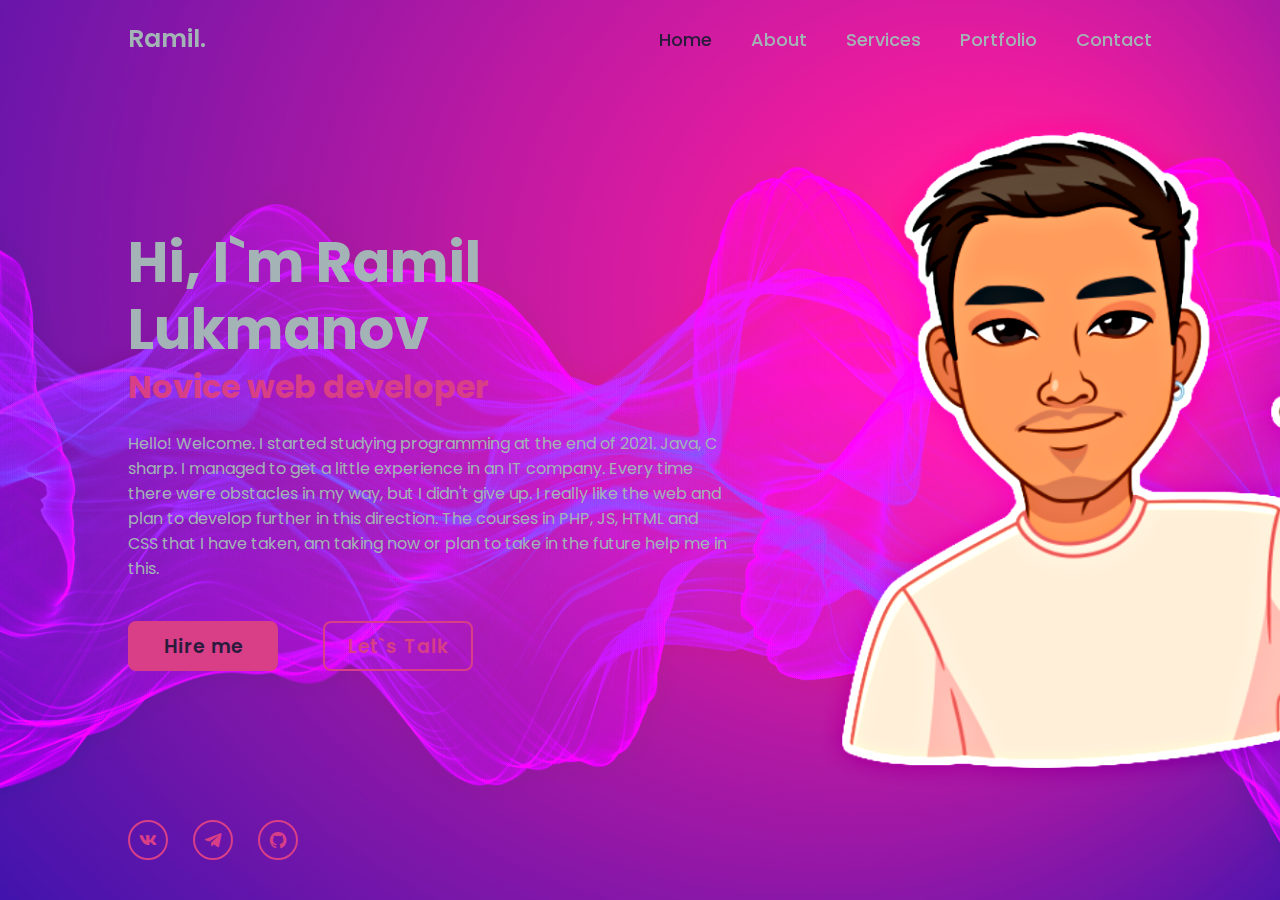
==== index.html @ 23ad91e1 "Personal resume website. The Home page has been implemented, activity buttons, background, general s" ====
<!DOCTYPE html>
<html lang="en">
<head>
    <meta charset="UTF-8">
    <meta http-equiv="X-UA-Compatible" content="IE=edge">
    <meta name="viewport" content="width=device-width, initial-scale=1.0">
    <title>Personal Resume-Website HTML CSS Only Codehal</title>
    <link rel = "stylesheet" href="style.css">
    <link href='https://unpkg.com/boxicons@2.1.4/css/boxicons.min.css' rel='stylesheet'>
</head>

<body>
    
    
    <header class = "header">
        <a href="#" class="logo">Ramil.</a>

        <nav class="navbar">
            <a href="#" class = "active">Home</a>
            <a href="#">About</a>
            <a href="#">Services</a>
            <a href="#">Portfolio</a>
            <a href="#">Contact</a>
        </nav>
    </header>

    <section class = "home">
        <div class="home-content">
            <h1>Hi, I`m Ramil Lukmanov</h1>
            <h3>Novice web developer</h3>
            <p>Hello! Welcome. I started studying programming at the end of 2021. 
                Java, C sharp. I managed to get a little experience in an IT company. 
                Every time there were obstacles in my way, but I didn't give up. 
                I really like the web and plan to develop further in this direction. 
                The courses in PHP, JS, HTML and CSS that I have taken, am taking now or plan 
                to take in the future help me in this.</p>
                <div class="btn-box">
                    <a href="#">Hire me</a>
                    <a href="#">Let`s Talk</a>
                </div>
                
        </div>

        <div class="home-sci">
            <a href="https://vk.com/id340608389"><i class='bx bxl-vk'></i></a>
            <a href="https://t.me/telegram/PiratMussone"><i class='bx bxl-telegram'></i></a>
            <a href="https://github.com/MuSoNeS"><i class='bx bxl-github'></i></a>
        </div>
    </section>
    
</body>

</html>
---- style.css ----
@import url('https://fonts.googleapis.com/css2?family=Poppins:wght@300;400;500;600;700;800&display=swap');
*{
    margin: 0;
    padding: 0;
    box-sizing: border-box;
    font-family: 'Poppins', sans-serif;
}

body{
    color: #A4B3B6;
    overflow: hidden;
}

.header{
    position: fixed;
    top: 0;
    left: 0;
    width: 100%;
    padding: 20px 10%;
    background-color: transparent;
    display: flex;
    justify-content: space-between;
    align-items: center;
    z-index: 100;
}

.logo{
    font-size: 25px;
    color: #A4B3B6;
    text-decoration: none;
    font-weight: 600;
}

.navbar a{
    font-size: 18px;
    color:#A4B3B6;
    text-decoration: none;
    font-weight: 500;
    margin-left: 35px;
    transition: .3s;/*Определяет время, с которым начнет действовать стиль*/
}

.navbar a:hover,
.navbar a.active{/*подкрашивает при выделении, сохраняет выделение на выбранной странице*/
    color: #2A1B3D;
}

.home{
    height: 100vh;
    background-color: #44318D;
    background-image: url('src/img/back.png');
    background-size: cover;
    background-position: center;
    display: flex;
    align-items: center;
    padding: 0 10%;
}

.home-content{
    max-width: 600px;
}

.home-content h1{
    font-size: 56px;
    font-weight: 700;
    line-height: 1.2;
}
.home-content h3{
    font-size: 32px;
    font-weight: 700;
    color: #D83F87;
}

.home-content p{
    font-size: 16px;
    margin: 20px 0 40px;
}

.home-content .btn-box{
    display: flex;
    justify-content: space-between;
    width: 345px;
    height: 50px;
}

.btn-box a{
    position: relative;
    display: inline-flex;
    justify-content: center;
    align-items: center;
    width: 150px;
    height: 100%;
    background: #D83F87;
    border: 2px solid #D83F87;
    border-radius: 8px;
    font-size: 19px;
    color:#2A1B3D;
    text-decoration: none;
    font-weight: 600;
    letter-spacing: 1px;
    z-index: 1;
    overflow: hidden;
    transition: .5s;
}

.btn-box a:hover{
    color: #D83F87;
}

.btn-box a:nth-child(2){/*Выбрать следующего потомка*/
    background: transparent;
    color: #D83F87;
}
.btn-box a:nth-child(2):hover{/*изменить цвет текста в анимации*/
    color: #44318D;
}
.btn-box a:nth-child(2)::before{
    background: #D83F87;
}
.btn-box a::before{
    content: '';
    position: absolute;
    top: 0;
    left: 0;
    width: 0;
    height: 100%;
    background: #44318D;
    z-index: -1;/*определяет положение по з координате. Т.е. выставляет элемент внутри элемента. Слои, в общем*/
    transition: .5s;
}

.btn-box a:hover::before {
    width: 100%;
}

.home-sci{
    position: absolute;
    bottom: 40px;
    width: 170px;
    display: flex;
    justify-content: space-between;
}

.home-sci a{
    position: relative;
    display: inline-flex;
    justify-content: center;
    align-items: center;
    width: 40px;
    height: 40px;
    background: transparent;
    border: 2px solid #D83F87;
    border-radius: 50%;
    font-size: 20px;
    color: #D83F87;
    text-decoration: none;
    z-index: 1;
    overflow: hidden;
    transition: .5s;
}

.home-sci a:hover{
    color: #2A1B3D;
}
.home-sci a::before{
    content: '';
    position: absolute;
    top: 0;
    left: 0;
    width: 0;
    height: 100%;
    background: #D83F87;
    z-index: -1;
    transition: .5s;
}


.home-sci a:hover::before{
    width: 100%;
}
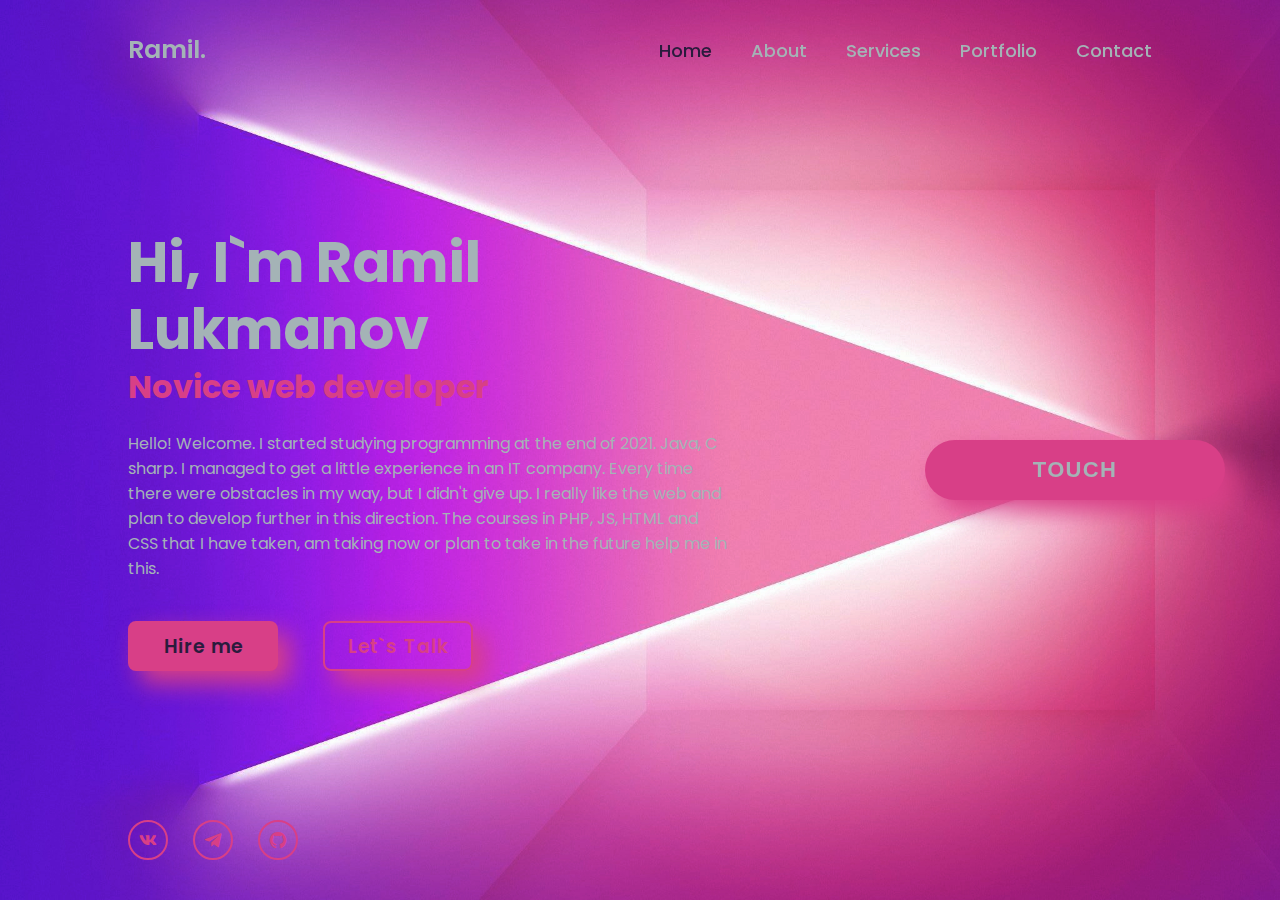
==== commit e1a58e35: "new background, new button and small edits" ====
--- a/index.html
+++ b/index.html
@@ -10,10 +10,13 @@
 </head>
 
 <body>
-    
-    
+
+
     <header class = "header">
         <a href="#" class="logo">Ramil.</a>
+        <div class="wrap">
+            <button class = "button">Touch</button>
+        </div>
 
         <nav class="navbar">
             <a href="#" class = "active">Home</a>
@@ -22,9 +25,11 @@
             <a href="#">Portfolio</a>
             <a href="#">Contact</a>
         </nav>
+
     </header>
 
     <section class = "home">
+       
         <div class="home-content">
             <h1>Hi, I`m Ramil Lukmanov</h1>
             <h3>Novice web developer</h3>
@@ -34,10 +39,13 @@
                 I really like the web and plan to develop further in this direction. 
                 The courses in PHP, JS, HTML and CSS that I have taken, am taking now or plan 
                 to take in the future help me in this.</p>
+                
                 <div class="btn-box">
                     <a href="#">Hire me</a>
                     <a href="#">Let`s Talk</a>
                 </div>
+
+                
                 
         </div>
 
@@ -46,7 +54,9 @@
             <a href="https://t.me/telegram/PiratMussone"><i class='bx bxl-telegram'></i></a>
             <a href="https://github.com/MuSoNeS"><i class='bx bxl-github'></i></a>
         </div>
+
     </section>
+
     
 </body>
 
--- a/style.css
+++ b/style.css
@@ -10,6 +10,7 @@
     color: #A4B3B6;
     overflow: hidden;
 }
+
 
 .header{
     position: fixed;
@@ -48,7 +49,7 @@
 .home{
     height: 100vh;
     background-color: #44318D;
-    background-image: url('src/img/back.png');
+    background-image: url('src/img/neonBackground.jpg');
     background-size: cover;
     background-position: center;
     display: flex;
@@ -101,6 +102,7 @@
     z-index: 1;
     overflow: hidden;
     transition: .5s;
+    box-shadow: 12px 12px 24px #D83F87;
 }
 
 .btn-box a:hover{
@@ -179,3 +181,89 @@
     width: 100%;
 }
 
+.wrap {
+    height: 100%;
+    display: flex;
+    align-items: center;
+    justify-content: center;
+    overflow: visible;
+    bottom: 100px;
+  }
+  
+  .button {
+    min-width: 300px;
+    min-height: 60px;
+    font-family: 'Nunito', sans-serif;
+    font-size: 22px;
+    text-transform: uppercase;
+    letter-spacing: 1.3px;
+    font-weight: 700;
+    color: #A4B3B6;
+    background: #4FD1C5;
+    background: #D83F87;
+    border: none;
+    border-radius: 1000px;
+    box-shadow: 12px 12px 24px #D83F87;
+    transition: all 0.3s ease-in-out 0s;
+    cursor: pointer;
+    outline: none;
+    position: relative;
+    top: 420px;
+    left: 220%;
+    padding: 10px;
+    }
+  
+  button::before {
+    content: '';
+    border-radius: 1000px;
+    min-width: calc(300px + 12px);
+    min-height: calc(60px + 12px);
+    border: 6px solid #44318D;
+    box-shadow: 0 0 60px #2A1B3D;
+    position: absolute;
+    top: 50%;
+    left: 50%;
+    transform: translate(-50%, -50%);
+    opacity: 0;
+    transition: all .3s ease-in-out 0s;
+  }
+  
+  .button:hover, .button:focus {
+    color: #A4B3B6;
+    transform: translateY(-6px);
+  }
+  
+  button:hover::before, button:focus::before {
+    opacity: 1;
+  }
+  
+  button::after {
+    content: '';
+    width: 30px; height: 30px;
+    border-radius: 100%;
+    border: 6px solid #44318D;
+    position: absolute;
+    z-index: -1;
+    top: 50%;
+    left: 50%;
+    transform: translate(-50%, -50%);
+    animation: ring 1.5s infinite;
+  }
+  
+  button:hover::after, button:focus::after {
+    animation: none;
+    display: none;
+  }
+  
+  @keyframes ring {
+    0% {
+      width: 30px;
+      height: 30px;
+      opacity: 1;
+    }
+    100% {
+      width: 300px;
+      height: 300px;
+      opacity: 0;
+    }
+  }
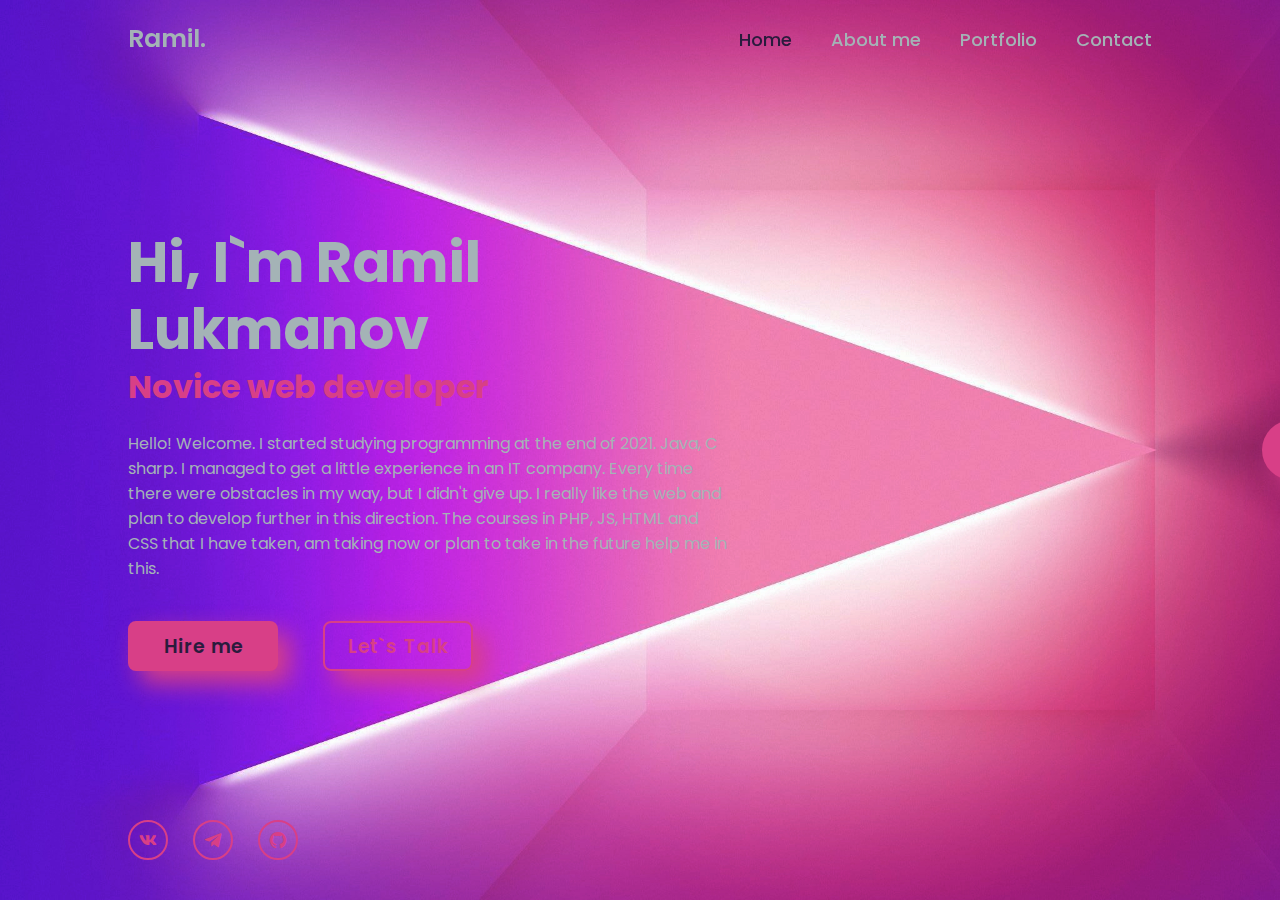
==== commit 433e0045: "new pages, buttons" ====
--- a/index.html
+++ b/index.html
@@ -10,24 +10,21 @@
 </head>
 
 <body>
-
+    
 
     <header class = "header">
-        <a href="#" class="logo">Ramil.</a>
-        <div class="wrap">
-            <button class = "button">Touch</button>
-        </div>
+        <a href="https://wampi.ru/album/K6Fac/?sort=date_desc&page=1" class="logo">Ramil.</a>
+        
 
         <nav class="navbar">
-            <a href="#" class = "active">Home</a>
-            <a href="#">About</a>
-            <a href="#">Services</a>
-            <a href="#">Portfolio</a>
-            <a href="#">Contact</a>
+            <a href="index.html" class = "active">Home</a>
+            <a href="aboutMe.html">About me</a>
+            <a href="portfolio.html">Portfolio</a>
+            <a href="contacts.html">Contact</a>
         </nav>
 
     </header>
-
+    
     <section class = "home">
        
         <div class="home-content">
@@ -41,8 +38,8 @@
                 to take in the future help me in this.</p>
                 
                 <div class="btn-box">
-                    <a href="#">Hire me</a>
-                    <a href="#">Let`s Talk</a>
+                    <a href="https://kwork.ru/user/piratmusones">Hire me</a>
+                    <a href="contacts.html">Let`s Talk</a>
                 </div>
 
                 
@@ -54,8 +51,13 @@
             <a href="https://t.me/telegram/PiratMussone"><i class='bx bxl-telegram'></i></a>
             <a href="https://github.com/MuSoNeS"><i class='bx bxl-github'></i></a>
         </div>
-
+        <div class="wrap">
+            <form action="https://www.youtube.com/@ShagoneWowRandom/featured" target ="_blank">
+            <button class = "button">Touch</button>
+        </form>
+        </div>
     </section>
+    
 
     
 </body>
--- a/style.css
+++ b/style.css
@@ -9,6 +9,7 @@
 body{
     color: #A4B3B6;
     overflow: hidden;
+    width: 100%;
 }
 
 
@@ -47,11 +48,13 @@
 }
 
 .home{
+    position: relative;
     height: 100vh;
+    width: 100%;
     background-color: #44318D;
     background-image: url('src/img/neonBackground.jpg');
     background-size: cover;
-    background-position: center;
+    background-position:center;
     display: flex;
     align-items: center;
     padding: 0 10%;
@@ -59,6 +62,13 @@
 
 .home-content{
     max-width: 600px;
+}
+.home-content li a{
+    font-size: 16px;
+    color:#A4B3B6;
+    text-decoration: none;
+    font-weight: 500;
+    transition: .3s;
 }
 
 .home-content h1{
@@ -84,6 +94,24 @@
     height: 50px;
 }
 
+.gif{
+    position: relative;
+    left: 300px;
+}
+
+.secondPlug{
+    position: absolute;
+    width: 26%;
+    left: 90px;
+}
+.plug{
+    position: relative;
+    width: 80%;
+    left: 175%;
+}
+
+
+
 .btn-box a{
     position: relative;
     display: inline-flex;
@@ -134,7 +162,6 @@
 .btn-box a:hover::before {
     width: 100%;
 }
-
 .home-sci{
     position: absolute;
     bottom: 40px;
@@ -142,7 +169,6 @@
     display: flex;
     justify-content: space-between;
 }
-
 .home-sci a{
     position: relative;
     display: inline-flex;
@@ -160,7 +186,6 @@
     overflow: hidden;
     transition: .5s;
 }
-
 .home-sci a:hover{
     color: #2A1B3D;
 }
@@ -176,10 +201,61 @@
     transition: .5s;
 }
 
-
 .home-sci a:hover::before{
     width: 100%;
 }
+
+
+.home-sci-in-contacts{
+    position: absolute;
+    bottom: 47%;
+    width: 370px;
+    display: flex;
+    justify-content: space-between;
+}
+.home-sci-in-contacts a{
+    position: relative;
+    display: inline-flex;
+    justify-content: center;
+    align-items: center;
+    width: 40px;
+    height: 40px;
+    background: transparent;
+    border: 2px solid #D83F87;
+    border-radius: 50%;
+    font-size: 20px;
+    color: #D83F87;
+    text-decoration: none;
+    z-index: 1;
+    overflow: hidden;
+    transition: .5s;
+}
+.home-sci-in-contacts a:hover{
+    color: #2A1B3D;
+}
+.home-sci-in-contacts a::before{
+    content: '';
+    position: absolute;
+    top: 0;
+    left: 0;
+    width: 0;
+    height: 100%;
+    background: #D83F87;
+    z-index: -1;
+    transition: .5s;
+}
+
+.home-sci-in-contacts a:hover::before{
+    width: 100%;
+}
+
+
+
+
+
+
+
+
 
 .wrap {
     height: 100%;
@@ -199,7 +275,6 @@
     letter-spacing: 1.3px;
     font-weight: 700;
     color: #A4B3B6;
-    background: #4FD1C5;
     background: #D83F87;
     border: none;
     border-radius: 1000px;
@@ -208,8 +283,10 @@
     cursor: pointer;
     outline: none;
     position: relative;
-    top: 420px;
-    left: 220%;
+    bottom: 0;
+    right: 0;
+    left: 178%;
+    top: 0;
     padding: 10px;
     }
   
@@ -243,7 +320,7 @@
     border-radius: 100%;
     border: 6px solid #44318D;
     position: absolute;
-    z-index: -1;
+    z-index: 1;
     top: 50%;
     left: 50%;
     transform: translate(-50%, -50%);
@@ -253,6 +330,31 @@
   button:hover::after, button:focus::after {
     animation: none;
     display: none;
+  }
+
+  .object{
+    position:absolute;
+  }
+
+  .van{
+    top: 80%;
+    width: 10%;
+    left: 0%;
+  }
+
+  #axis:hover .move-right{/*Для одного элемента в html можно определить несколько классов*/
+    transform: translate(1920px,0);
+    -webkit-transform: translate(1920px,0); /** Chrome & Safari **/
+    -o-transform: translate(1920px,0); /** Opera **/
+    -moz-transform: translate(1920px,0); /** Firefox **/
+  }
+
+  .object{
+    position: absolute;
+    transition: all 5s ease-in-out;
+    -webkit-transition: all 5s ease-in-out; /** Chrome & Safari **/
+    -moz-transition: all 5s ease-in-out; /** Firefox **/
+    -o-transition: all 5s ease-in-out; /** Opera **/
   }
   
   @keyframes ring {
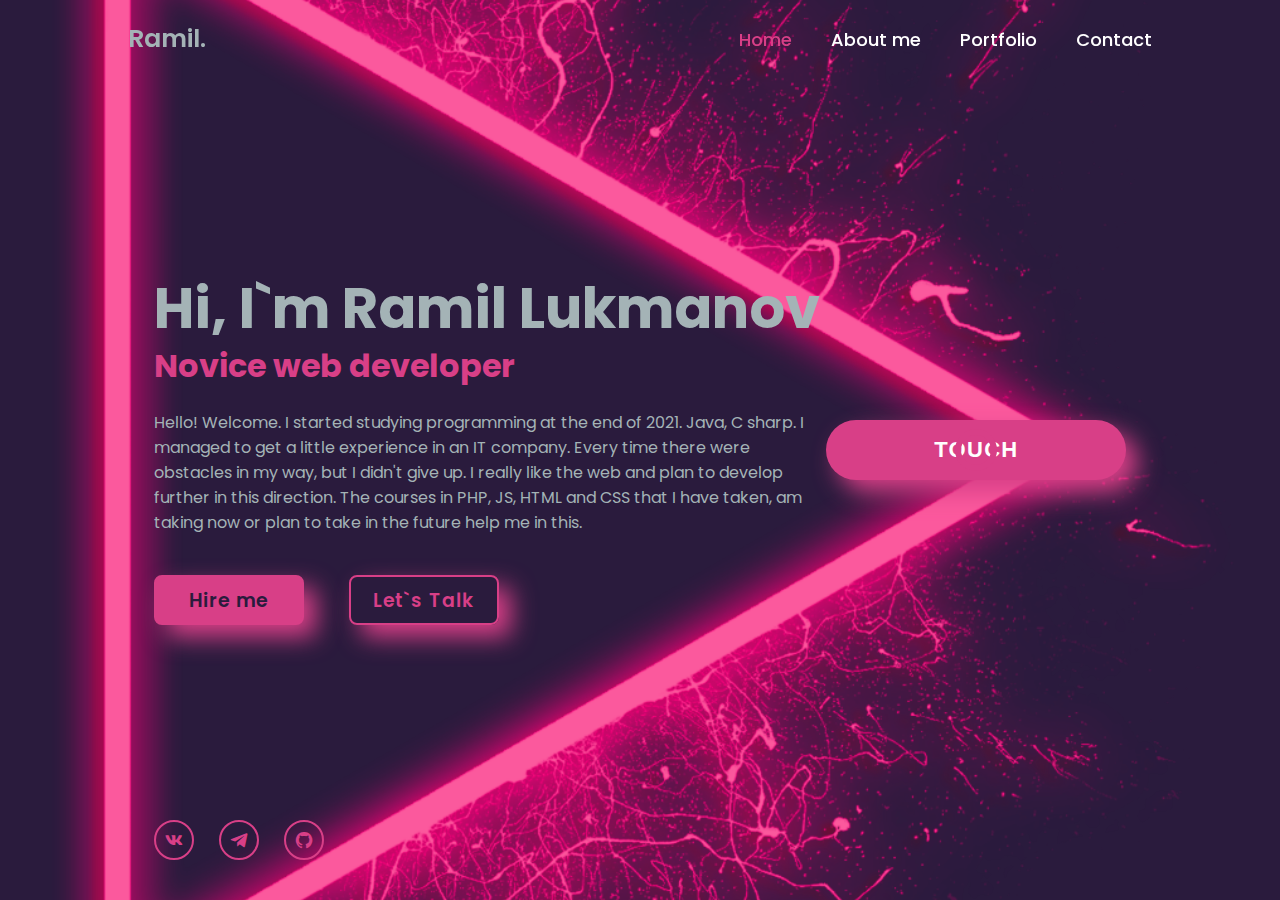
==== commit 2eb72d06: "Finally v" ====
--- a/index.html
+++ b/index.html
@@ -7,6 +7,7 @@
     <title>Personal Resume-Website HTML CSS Only Codehal</title>
     <link rel = "stylesheet" href="style.css">
     <link href='https://unpkg.com/boxicons@2.1.4/css/boxicons.min.css' rel='stylesheet'>
+    <link rel="icon" href="favicon.ico" type="image/x-icon">
 </head>
 
 <body>
--- a/style.css
+++ b/style.css
@@ -35,7 +35,7 @@
 
 .navbar a{
     font-size: 18px;
-    color:#A4B3B6;
+    color:white;
     text-decoration: none;
     font-weight: 500;
     margin-left: 35px;
@@ -44,28 +44,28 @@
 
 .navbar a:hover,
 .navbar a.active{/*подкрашивает при выделении, сохраняет выделение на выбранной странице*/
-    color: #2A1B3D;
+    color: #D83F87;
 }
 
 .home{
     position: relative;
     height: 100vh;
     width: 100%;
-    background-color: #44318D;
-    background-image: url('src/img/neonBackground.jpg');
+    background-color: #2A1B3D;
+    background-image: url('src/img/backPng.png');
+    background-position:center;
     background-size: cover;
     background-position:center;
     display: flex;
     align-items: center;
-    padding: 0 10%;
-}
-
-.home-content{
-    max-width: 600px;
-}
+    padding: 0 12%;
+}
+
+
+
 .home-content li a{
     font-size: 16px;
-    color:#A4B3B6;
+    color:white;
     text-decoration: none;
     font-weight: 500;
     transition: .3s;
@@ -94,24 +94,6 @@
     height: 50px;
 }
 
-.gif{
-    position: relative;
-    left: 300px;
-}
-
-.secondPlug{
-    position: absolute;
-    width: 26%;
-    left: 90px;
-}
-.plug{
-    position: relative;
-    width: 80%;
-    left: 175%;
-}
-
-
-
 .btn-box a{
     position: relative;
     display: inline-flex;
@@ -142,7 +124,7 @@
     color: #D83F87;
 }
 .btn-box a:nth-child(2):hover{/*изменить цвет текста в анимации*/
-    color: #44318D;
+    color: #2A1B3D;
 }
 .btn-box a:nth-child(2)::before{
     background: #D83F87;
@@ -154,7 +136,7 @@
     left: 0;
     width: 0;
     height: 100%;
-    background: #44318D;
+    background: #2A1B3D;
     z-index: -1;/*определяет положение по з координате. Т.е. выставляет элемент внутри элемента. Слои, в общем*/
     transition: .5s;
 }
@@ -248,14 +230,6 @@
 .home-sci-in-contacts a:hover::before{
     width: 100%;
 }
-
-
-
-
-
-
-
-
 
 .wrap {
     height: 100%;
@@ -274,7 +248,7 @@
     text-transform: uppercase;
     letter-spacing: 1.3px;
     font-weight: 700;
-    color: #A4B3B6;
+    color: white;
     background: #D83F87;
     border: none;
     border-radius: 1000px;
@@ -285,7 +259,7 @@
     position: relative;
     bottom: 0;
     right: 0;
-    left: 178%;
+    left: 0;
     top: 0;
     padding: 10px;
     }
@@ -295,8 +269,8 @@
     border-radius: 1000px;
     min-width: calc(300px + 12px);
     min-height: calc(60px + 12px);
-    border: 6px solid #44318D;
-    box-shadow: 0 0 60px #2A1B3D;
+    border: 6px solid #D83F87;
+    box-shadow: 0 0 60px #D83F87;
     position: absolute;
     top: 50%;
     left: 50%;
@@ -306,7 +280,7 @@
   }
   
   .button:hover, .button:focus {
-    color: #A4B3B6;
+    color: white;
     transform: translateY(-6px);
   }
   
@@ -318,7 +292,7 @@
     content: '';
     width: 30px; height: 30px;
     border-radius: 100%;
-    border: 6px solid #44318D;
+    border: 6px solid #D83F87;
     position: absolute;
     z-index: 1;
     top: 50%;
@@ -369,3 +343,55 @@
       opacity: 0;
     }
   }
+
+ /* Mobile Devices */
+@media (max-width: 480px) {
+    .body{
+    }
+    .header{
+        width: 60%;
+    }
+    .wrap{
+        display: none;
+    }
+    .home{
+        position: absolute;
+        width: 100%;
+        height: 100%;
+    }
+    .home-content h1{
+        font-size: 50%;
+    }
+    .home-content h3{
+        font-size: 50%;
+    }
+    .home-content p{
+        font-size: 50%;
+    }
+    .home-content .btn-box{
+        width: 100%;
+        
+    }
+}
+        
+/* Low resolution Tablets and iPads */
+@media (min-width: 481px) and (max-width: 767px) {
+    .wrap{
+        display: none;
+    }
+}
+        
+/* Tablets iPads (Portrait) */
+@media (min-width: 768px) and (max-width: 1024px){
+    
+}
+    
+/* Laptops and Desktops */
+@media (min-width: 1025px) and (max-width: 1280px){
+    
+}
+    
+/* Big boi Monitors */
+@media (min-width: 1281px) {
+    
+}